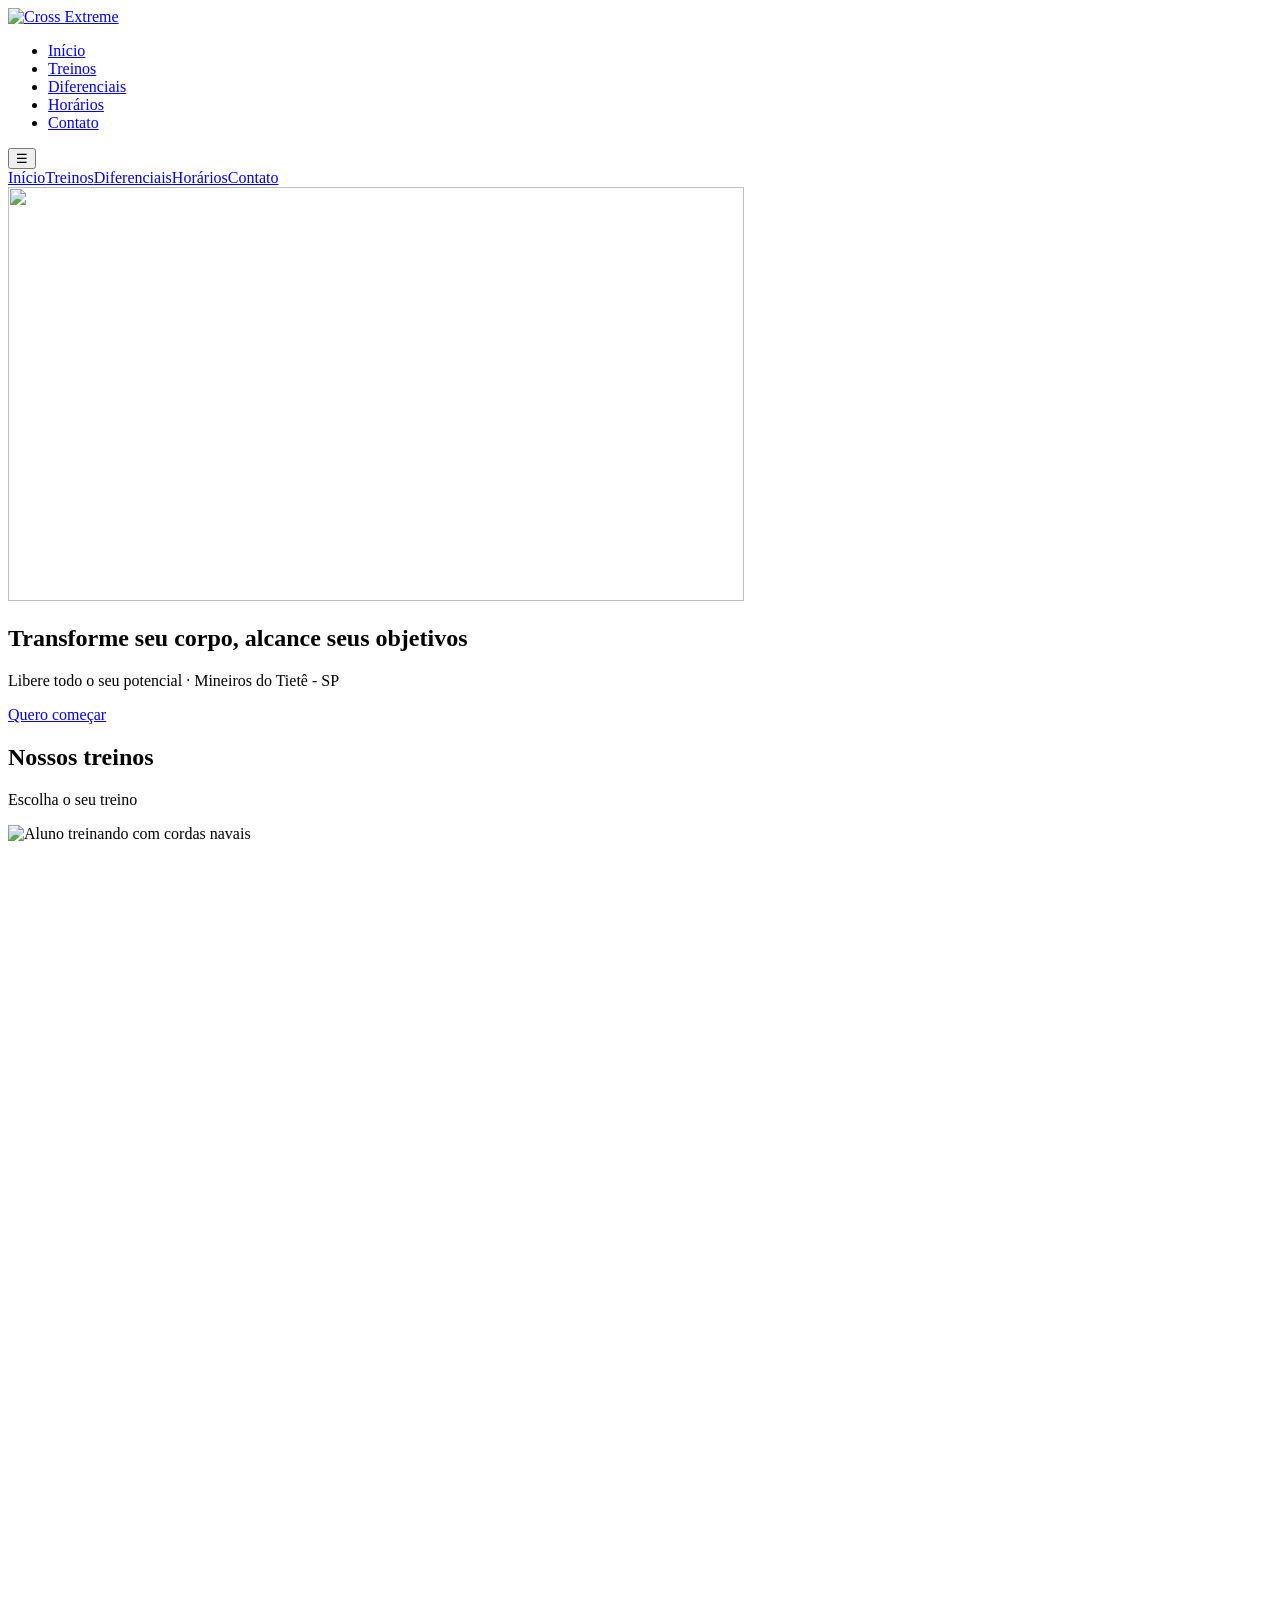
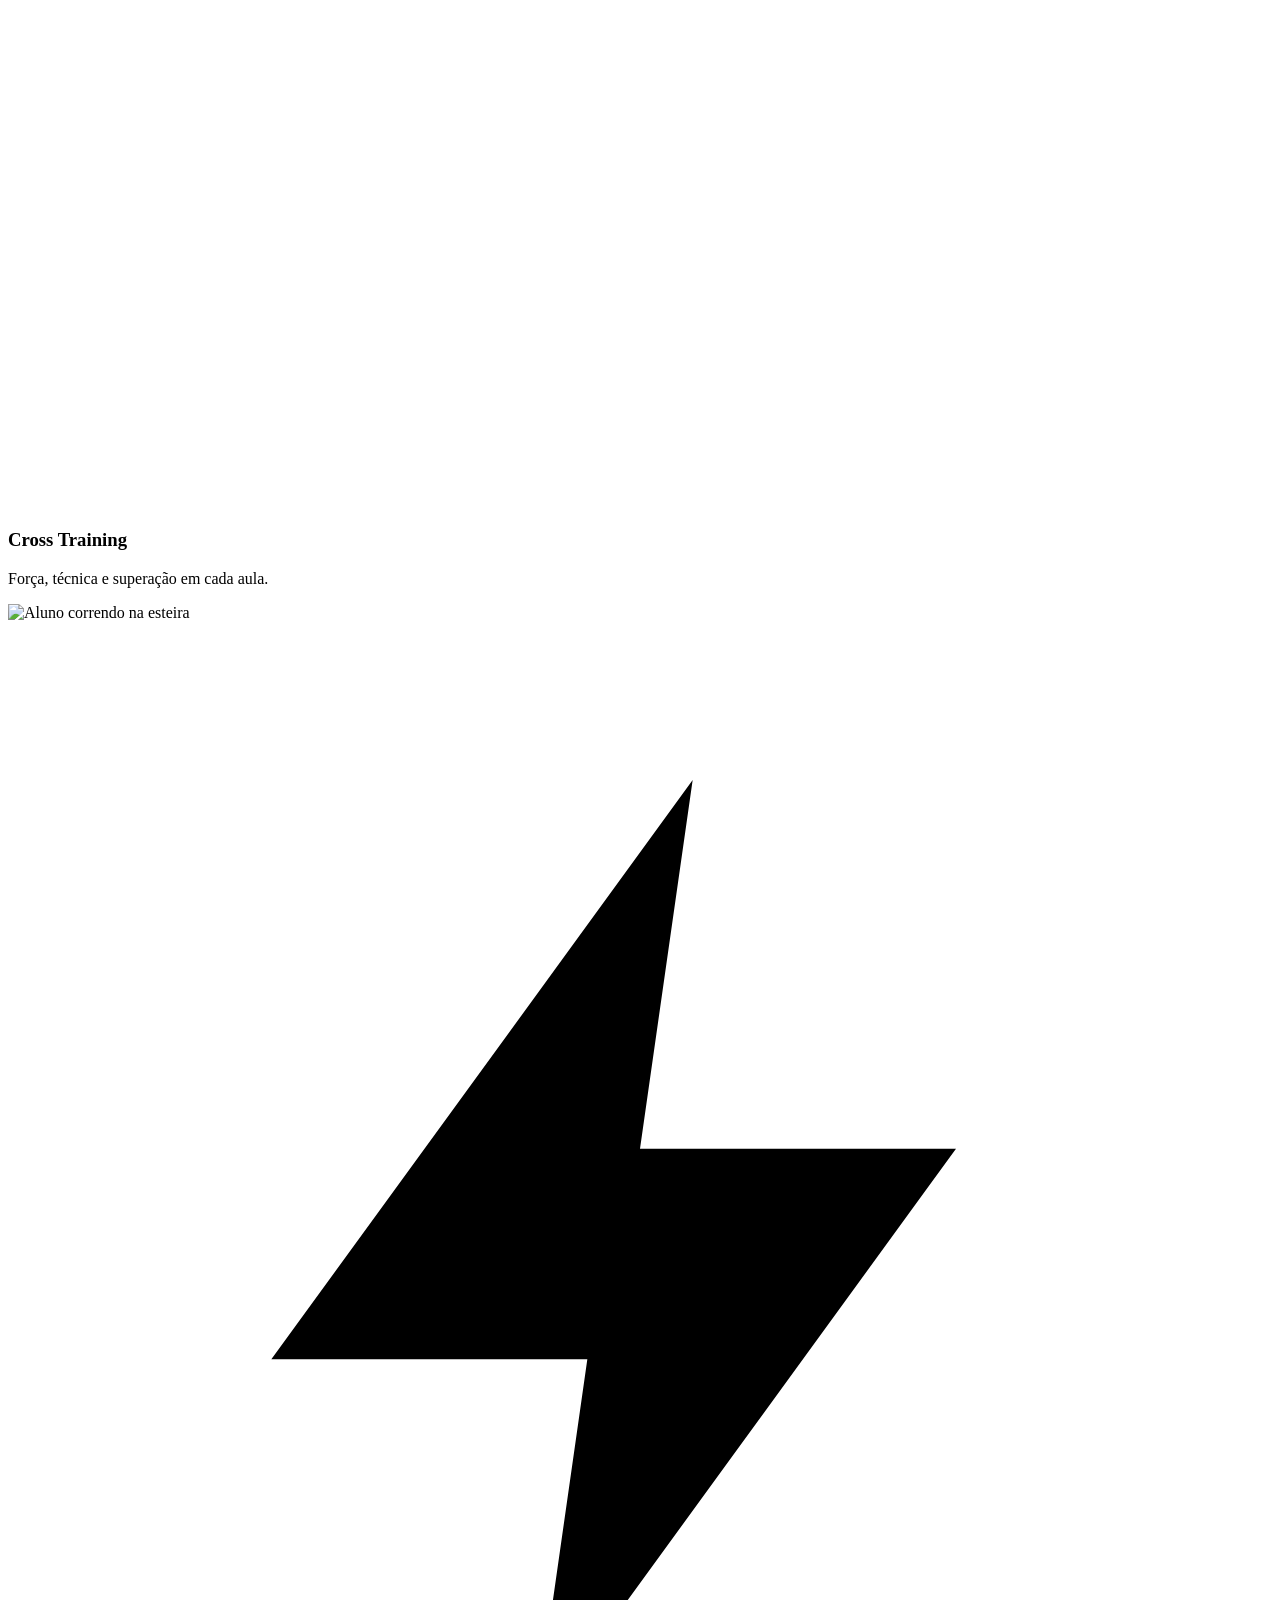
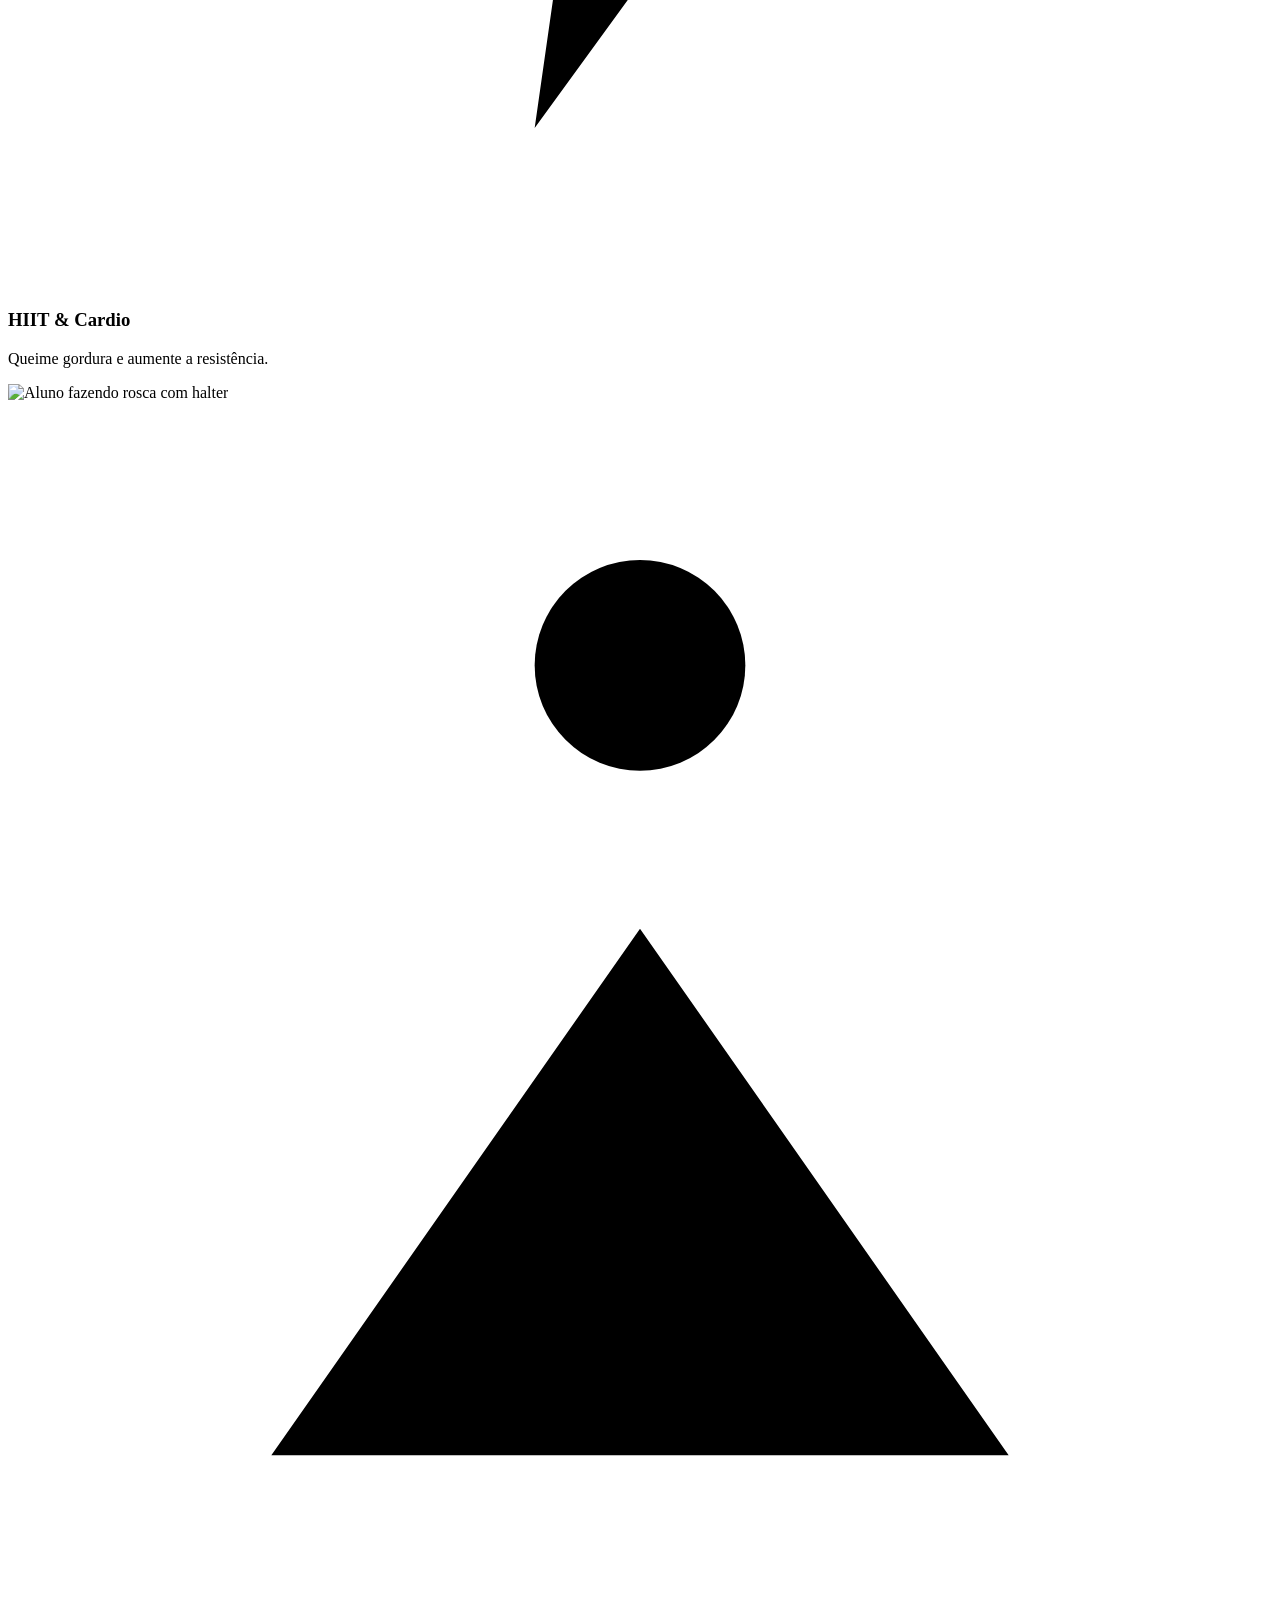
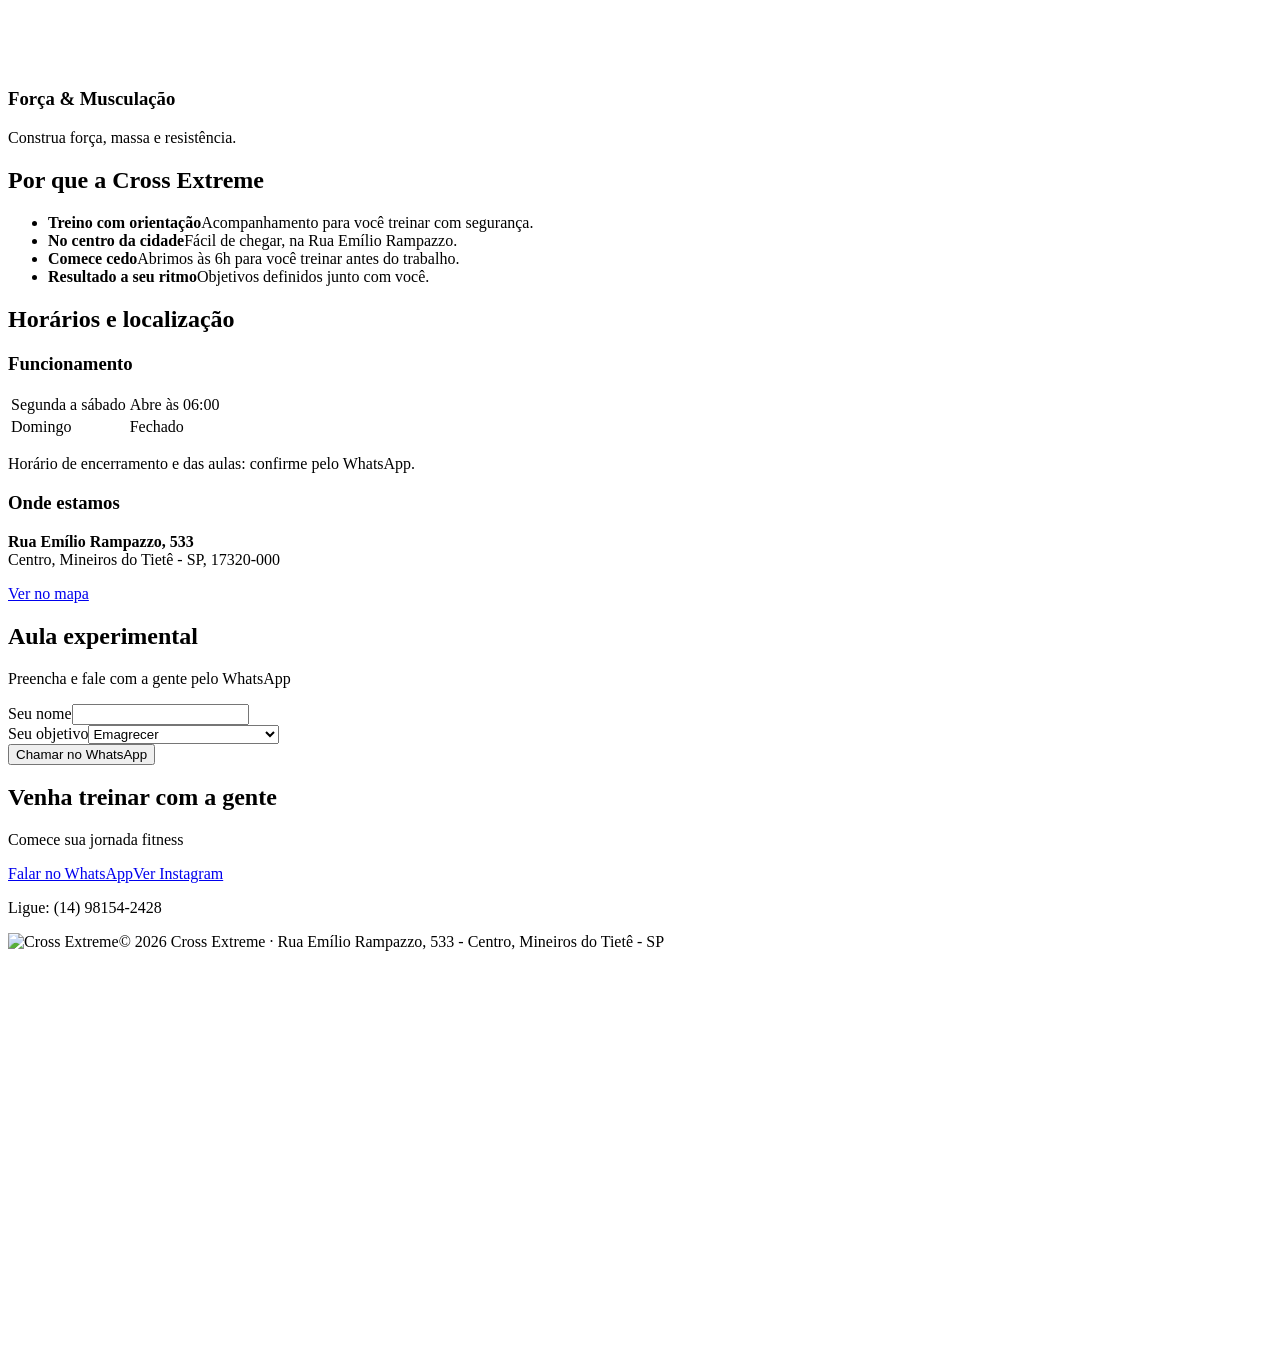
==== index.html @ 223414b5 "Add files via upload" ====
<!DOCTYPE html>
<html lang="pt-BR">
<head>
<meta charset="utf-8">
<meta name="viewport" content="width=device-width, initial-scale=1, viewport-fit=cover">
<title>Cross Extreme — Academia em Mineiros do Tietê</title>
<meta name="description" content="Cross Extreme, academia em Mineiros do Tietê - SP. Treinos de cross, HIIT e força. Agende sua aula experimental.">
<meta http-equiv="Content-Security-Policy" content="default-src 'none'; style-src 'self' https://fonts.googleapis.com; font-src https://fonts.gstatic.com; script-src 'self'; img-src 'self' data:; base-uri 'none'; form-action 'none'">
<link rel="stylesheet" href="https://fonts.googleapis.com/css2?family=Oswald:wght@500;600;700&family=Inter:wght@400;500;600&display=swap">
<link rel="stylesheet" href="css/style.css">
</head>
<body>
<header><div class="wrap">
 <a class="logo" href="#inicio" aria-label="Cross Extreme"><img src="images/logo.png" alt="Cross Extreme" width="96" height="46"></a>
 <nav aria-label="Principal"><ul><li><a href="#inicio">Início</a></li><li><a href="#programas">Treinos</a></li><li><a href="#sobre">Diferenciais</a></li><li><a href="#horarios">Horários</a></li><li><a href="#contato">Contato</a></li></ul></nav>
 <button class="bg" id="bg" aria-label="Abrir menu" aria-expanded="false" aria-controls="dr">☰</button>
</div>
<div class="drawer" id="dr"><a href="#inicio">Início</a><a href="#programas">Treinos</a><a href="#sobre">Diferenciais</a><a href="#horarios">Horários</a><a href="#contato">Contato</a></div></header>

<main>
<section class="hero" id="inicio"><img class="hbg" src="images/hero-barra.jpg" alt="" width="736" height="414"><div class="wrap">
 <h1>Transforme seu corpo, <span>alcance seus objetivos</span></h1>
 <p>Libere todo o seu potencial · Mineiros do Tietê - SP</p>
 <div><a class="btn" href="#contato">Quero começar</a></div>
</div></section>

<section class="sec" id="programas"><div class="wrap">
 <div class="sh"><h2>Nossos <span>treinos</span></h2></div>
 <p class="sub">Escolha o seu treino</p>
 <div class="grid">
  <article class="pc"><div class="im"><img src="images/treino-cross.jpg" alt="Aluno treinando com cordas navais" class="pos-rope" width="560" height="400" loading="lazy"><div class="ic"><svg viewBox="0 0 24 24"><path d="M3 9v6M6 6v12M18 6v12M21 9v6M6 12h12"/></svg></div></div><div class="tx"><h3>Cross Training</h3><p>Força, técnica e superação em cada aula.</p></div></article>
  <article class="pc"><div class="im"><img src="images/treino-hiit.jpg" alt="Aluno correndo na esteira" class="pos-run" width="560" height="400" loading="lazy"><div class="ic"><svg viewBox="0 0 24 24"><path d="M13 3L5 14h6l-1 7 8-11h-6z"/></svg></div></div><div class="tx"><h3>HIIT &amp; Cardio</h3><p>Queime gordura e aumente a resistência.</p></div></article>
  <article class="pc"><div class="im"><img src="images/treino-forca.jpg" alt="Aluno fazendo rosca com halter" class="pos-curl" width="560" height="400" loading="lazy"><div class="ic"><svg viewBox="0 0 24 24"><circle cx="12" cy="5" r="2"/><path d="M5 20l7-10 7 10M8 14h8"/></svg></div></div><div class="tx"><h3>Força &amp; Musculação</h3><p>Construa força, massa e resistência.</p></div></article>
 </div></div></section>

<section class="sec alt-bg" id="sobre"><div class="wrap">
 <div class="sh"><h2>Por que a <span>Cross Extreme</span></h2></div>
 <ul class="why">
  <li><b>Treino com orientação</b><span>Acompanhamento para você treinar com segurança.</span></li>
  <li><b>No centro da cidade</b><span>Fácil de chegar, na Rua Emílio Rampazzo.</span></li>
  <li><b>Comece cedo</b><span>Abrimos às 6h para você treinar antes do trabalho.</span></li>
  <li><b>Resultado a seu ritmo</b><span>Objetivos definidos junto com você.</span></li>
 </ul></div></section>

<section class="sec" id="horarios"><div class="wrap">
 <div class="sh"><h2>Horários e <span>localização</span></h2></div>
 <div class="info">
  <div class="box"><h3>Funcionamento</h3>
   <table class="hrs"><tbody><tr><td>Segunda a sábado</td><td>Abre às 06:00</td></tr><tr><td>Domingo</td><td class="closed">Fechado</td></tr></tbody></table>
   <p class="note">Horário de encerramento e das aulas: confirme pelo WhatsApp.</p></div>
  <div class="box"><h3>Onde estamos</h3>
   <p><b>Rua Emílio Rampazzo, 533</b><br>Centro, Mineiros do Tietê - SP, 17320-000</p>
   <div class="links"><a class="btn alt" href="https://www.google.com/maps/search/?api=1&amp;query=Cross+Extreme+Rua+Em%C3%ADlio+Rampazzo+533+Mineiros+do+Tiet%C3%AA" target="_blank" rel="noopener noreferrer">Ver no mapa</a></div></div>
 </div></div></section>

<section class="sec alt-bg" id="contato"><div class="wrap">
 <div class="sh"><h2>Aula <span>experimental</span></h2></div>
 <p class="sub">Preencha e fale com a gente pelo WhatsApp</p>
 <form class="f" id="fm" novalidate>
  <div><label for="nm">Seu nome</label><input id="nm" name="nome" autocomplete="name" maxlength="60" required aria-describedby="er"></div>
  <div><label for="ob">Seu objetivo</label><select id="ob" name="objetivo"><option>Emagrecer</option><option>Ganhar massa muscular</option><option>Melhorar o condicionamento</option><option>Ainda não sei</option></select></div>
  <button class="btn" type="submit">Chamar no WhatsApp</button>
  <div class="msg" id="er" role="alert"></div>
 </form></div></section>

<section class="sec join"><div class="wrap">
 <h2>Venha treinar com a gente</h2><p>Comece sua jornada fitness</p>
 <div class="btns"><a class="btn" href="https://wa.me/5514981542428" target="_blank" rel="noopener noreferrer">Falar no WhatsApp</a><a class="btn alt" href="https://www.instagram.com/crossextrememt_lp" target="_blank" rel="noopener noreferrer">Ver Instagram</a></div>
 <p class="tel">Ligue: (14) 98154-2428</p>
</div></section>
</main>
<footer><div class="wrap"><img src="images/logo.png" alt="Cross Extreme" width="96" height="46" class="flogo">© 2026 Cross Extreme · Rua Emílio Rampazzo, 533 - Centro, Mineiros do Tietê - SP</div></footer>

<script src="js/main.js" defer></script>
</body>
</html>
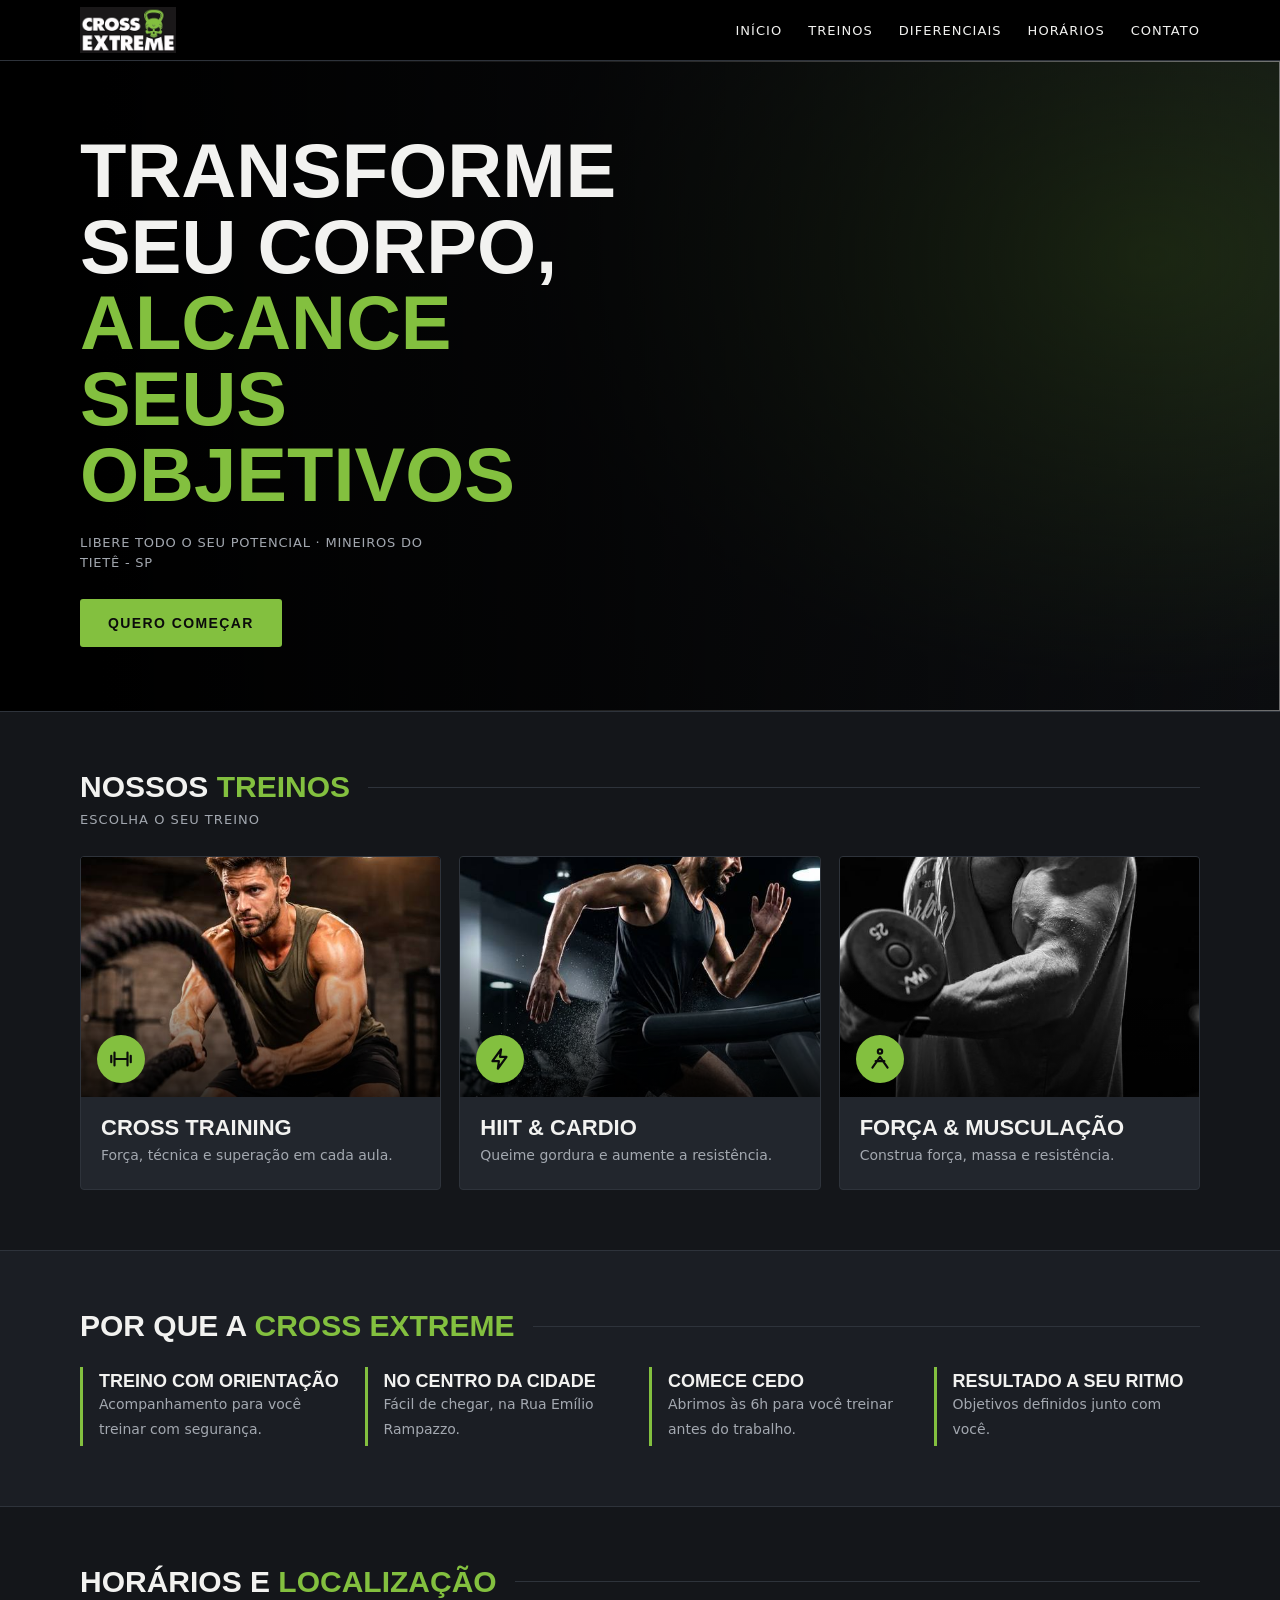
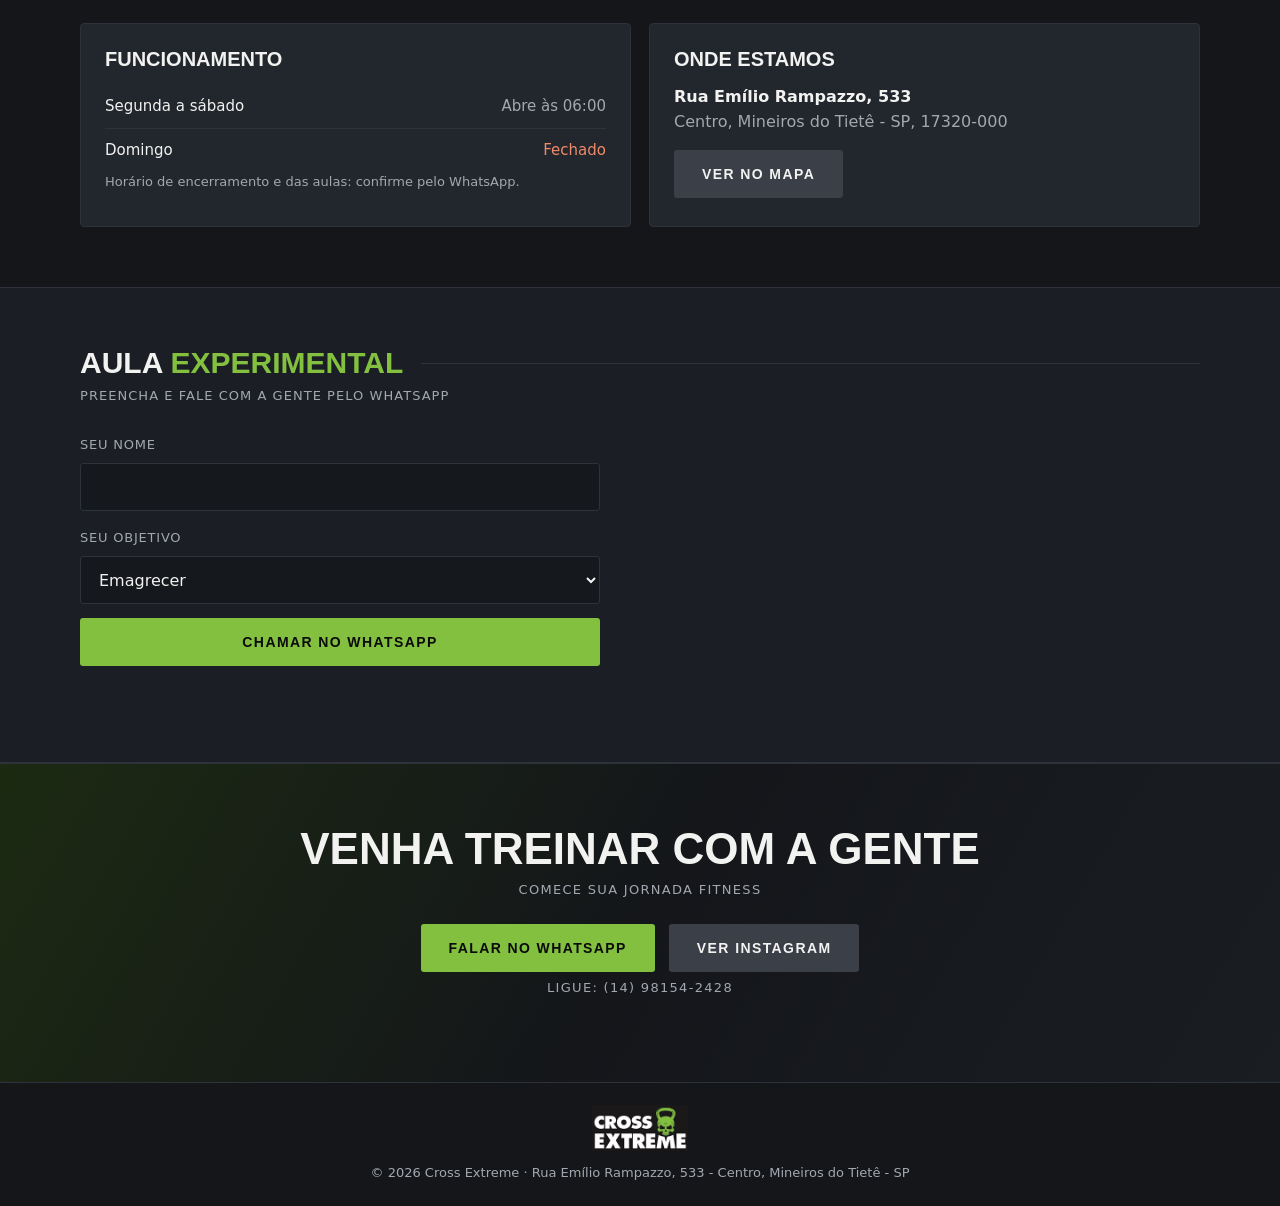
==== commit 12e00197: "Update index.html concertanto" ====
--- a/index.html
+++ b/index.html
@@ -7,11 +7,11 @@
 <meta name="description" content="Cross Extreme, academia em Mineiros do Tietê - SP. Treinos de cross, HIIT e força. Agende sua aula experimental.">
 <meta http-equiv="Content-Security-Policy" content="default-src 'none'; style-src 'self' https://fonts.googleapis.com; font-src https://fonts.gstatic.com; script-src 'self'; img-src 'self' data:; base-uri 'none'; form-action 'none'">
 <link rel="stylesheet" href="https://fonts.googleapis.com/css2?family=Oswald:wght@500;600;700&family=Inter:wght@400;500;600&display=swap">
-<link rel="stylesheet" href="css/style.css">
+<link rel="stylesheet" href="style.css">
 </head>
 <body>
 <header><div class="wrap">
- <a class="logo" href="#inicio" aria-label="Cross Extreme"><img src="images/logo.png" alt="Cross Extreme" width="96" height="46"></a>
+ <a class="logo" href="#inicio" aria-label="Cross Extreme"><img src="logo.png" alt="Cross Extreme" width="96" height="46"></a>
  <nav aria-label="Principal"><ul><li><a href="#inicio">Início</a></li><li><a href="#programas">Treinos</a></li><li><a href="#sobre">Diferenciais</a></li><li><a href="#horarios">Horários</a></li><li><a href="#contato">Contato</a></li></ul></nav>
  <button class="bg" id="bg" aria-label="Abrir menu" aria-expanded="false" aria-controls="dr">☰</button>
 </div>
@@ -28,9 +28,9 @@
  <div class="sh"><h2>Nossos <span>treinos</span></h2></div>
  <p class="sub">Escolha o seu treino</p>
  <div class="grid">
-  <article class="pc"><div class="im"><img src="images/treino-cross.jpg" alt="Aluno treinando com cordas navais" class="pos-rope" width="560" height="400" loading="lazy"><div class="ic"><svg viewBox="0 0 24 24"><path d="M3 9v6M6 6v12M18 6v12M21 9v6M6 12h12"/></svg></div></div><div class="tx"><h3>Cross Training</h3><p>Força, técnica e superação em cada aula.</p></div></article>
-  <article class="pc"><div class="im"><img src="images/treino-hiit.jpg" alt="Aluno correndo na esteira" class="pos-run" width="560" height="400" loading="lazy"><div class="ic"><svg viewBox="0 0 24 24"><path d="M13 3L5 14h6l-1 7 8-11h-6z"/></svg></div></div><div class="tx"><h3>HIIT &amp; Cardio</h3><p>Queime gordura e aumente a resistência.</p></div></article>
-  <article class="pc"><div class="im"><img src="images/treino-forca.jpg" alt="Aluno fazendo rosca com halter" class="pos-curl" width="560" height="400" loading="lazy"><div class="ic"><svg viewBox="0 0 24 24"><circle cx="12" cy="5" r="2"/><path d="M5 20l7-10 7 10M8 14h8"/></svg></div></div><div class="tx"><h3>Força &amp; Musculação</h3><p>Construa força, massa e resistência.</p></div></article>
+  <article class="pc"><div class="im"><img src="treino-cross.jpg" alt="Aluno treinando com cordas navais" class="pos-rope" width="560" height="400" loading="lazy"><div class="ic"><svg viewBox="0 0 24 24"><path d="M3 9v6M6 6v12M18 6v12M21 9v6M6 12h12"/></svg></div></div><div class="tx"><h3>Cross Training</h3><p>Força, técnica e superação em cada aula.</p></div></article>
+  <article class="pc"><div class="im"><img src="treino-hiit.jpg" alt="Aluno correndo na esteira" class="pos-run" width="560" height="400" loading="lazy"><div class="ic"><svg viewBox="0 0 24 24"><path d="M13 3L5 14h6l-1 7 8-11h-6z"/></svg></div></div><div class="tx"><h3>HIIT &amp; Cardio</h3><p>Queime gordura e aumente a resistência.</p></div></article>
+  <article class="pc"><div class="im"><img src="treino-forca.jpg" alt="Aluno fazendo rosca com halter" class="pos-curl" width="560" height="400" loading="lazy"><div class="ic"><svg viewBox="0 0 24 24"><circle cx="12" cy="5" r="2"/><path d="M5 20l7-10 7 10M8 14h8"/></svg></div></div><div class="tx"><h3>Força &amp; Musculação</h3><p>Construa força, massa e resistência.</p></div></article>
  </div></div></section>
 
 <section class="sec alt-bg" id="sobre"><div class="wrap">
@@ -69,7 +69,7 @@
  <p class="tel">Ligue: (14) 98154-2428</p>
 </div></section>
 </main>
-<footer><div class="wrap"><img src="images/logo.png" alt="Cross Extreme" width="96" height="46" class="flogo">© 2026 Cross Extreme · Rua Emílio Rampazzo, 533 - Centro, Mineiros do Tietê - SP</div></footer>
+<footer><div class="wrap"><img src="logo.png" alt="Cross Extreme" width="96" height="46" class="flogo">© 2026 Cross Extreme · Rua Emílio Rampazzo, 533 - Centro, Mineiros do Tietê - SP</div></footer>
 
 <script src="js/main.js" defer></script>
 </body>
--- a/style.css
+++ b/style.css
@@ -0,0 +1,66 @@
+:root{--bg:#14161a;--bg2:#1b1e24;--card:#22262d;--line:#2e333b;--or:#83c03f;--or2:#9bd356;--tx:#f2f2f0;--mu:#a3a8b0;
+--fd:"Oswald","Arial Narrow",Impact,sans-serif;--fb:"Inter",system-ui,-apple-system,"Segoe UI",sans-serif;
+color-scheme:dark;box-sizing:border-box;padding-top:env(safe-area-inset-top,0px);padding-bottom:env(safe-area-inset-bottom,0px)}
+*,*::before,*::after{box-sizing:inherit}
+html{scroll-behavior:smooth;scroll-padding-top:70px}
+body{margin:0;background:var(--bg);color:var(--tx);font:400 16px/1.55 var(--fb);overflow-x:hidden}
+a{color:inherit;text-decoration:none}button,input,select{font:inherit}
+:focus-visible{outline:2px solid var(--or2);outline-offset:3px}
+.wrap{width:min(1120px,100% - 32px);margin-inline:auto}
+header{position:sticky;top:0;z-index:20;background:#000;border-bottom:1px solid var(--line)}
+header .wrap{display:flex;align-items:center;justify-content:space-between;height:60px}
+.logo{display:flex;align-items:center}.logo img{display:block;height:46px;width:auto}
+nav ul{display:none;list-style:none;margin:0;padding:0;gap:26px;font:500 13px var(--fb);text-transform:uppercase;letter-spacing:.08em}
+nav a{padding:20px 0;border-bottom:2px solid transparent}nav a:hover{border-color:var(--or)}
+.bg{background:none;border:1px solid var(--line);color:var(--tx);width:44px;height:44px;border-radius:6px}
+.drawer{display:none;background:var(--bg2);padding:4px 16px 14px}.drawer.open{display:block}
+.drawer a{display:block;padding:14px 0;border-bottom:1px solid var(--line);text-transform:uppercase;font-size:13px;letter-spacing:.08em}
+@media(min-width:860px){nav ul{display:flex}.bg{display:none}}
+.btn{display:inline-flex;align-items:center;justify-content:center;min-height:48px;padding:0 28px;background:var(--or);color:#0b0b0b;border:0;border-radius:3px;font:600 14px var(--fd);letter-spacing:.1em;text-transform:uppercase;cursor:pointer;transition:background .2s}
+.btn:hover{background:var(--or2)}
+.btn.alt{background:#3a3f48;color:var(--tx)}.btn.alt:hover{background:#4a505a}
+.hero{background:radial-gradient(90% 120% at 90% 30%,#26361a 0,transparent 55%),linear-gradient(135deg,#1d2026,#0e1013);border-bottom:1px solid var(--line)}
+.hero .wrap{padding:72px 0 64px;min-height:440px;display:flex;flex-direction:column;justify-content:center}
+h1{font:700 clamp(40px,8vw,76px)/1 var(--fd);text-transform:uppercase;margin:0 0 20px;max-width:12ch}
+h1 span{color:var(--or)}
+.hero p{margin:0 0 26px;color:var(--mu);max-width:44ch;text-transform:uppercase;letter-spacing:.06em;font-size:13px}
+.sec{padding:60px 0}
+.sh{display:flex;align-items:center;gap:18px;margin-bottom:26px}
+.sh h2{font:700 30px/1 var(--fd);text-transform:uppercase;margin:0;white-space:nowrap}.sh h2 span{color:var(--or)}
+.sh::after{content:"";height:1px;background:var(--line);flex:1}
+.sub{margin:-18px 0 26px;color:var(--mu);font-size:13px;text-transform:uppercase;letter-spacing:.08em}
+.grid{display:grid;gap:18px;grid-template-columns:repeat(auto-fit,minmax(260px,1fr))}
+.pc{background:var(--card);border:1px solid var(--line);border-radius:4px;overflow:hidden}
+.pc .im{height:170px;background:linear-gradient(160deg,#2f4524,#1a1c21);display:grid;place-items:center}
+.pc:nth-child(2) .im{background:linear-gradient(160deg,#34502a,#1a1c21)}.pc:nth-child(3) .im{background:linear-gradient(160deg,#2c3d3a,#1a1c21)}
+.ic{width:64px;height:64px;border-radius:50%;background:var(--or);display:grid;place-items:center}
+.ic svg{width:32px;height:32px;fill:none;stroke:#0b0b0b;stroke-width:2;stroke-linecap:round;stroke-linejoin:round}
+.pc div.tx{padding:18px 20px 22px}.pc h3{font:600 22px var(--fd);text-transform:uppercase;margin:0 0 4px}.pc p{margin:0;color:var(--mu);font-size:14px}
+.alt-bg{background:var(--bg2);border-block:1px solid var(--line)}
+.why{list-style:none;padding:0;margin:0;display:grid;gap:18px;grid-template-columns:repeat(auto-fit,minmax(220px,1fr))}
+.why li{border-left:3px solid var(--or);padding:4px 0 4px 16px}.why b{display:block;font:600 18px var(--fd);text-transform:uppercase}.why span{color:var(--mu);font-size:14px}
+.info{display:grid;gap:18px}@media(min-width:860px){.info{grid-template-columns:1fr 1fr}}
+.box{background:var(--card);border:1px solid var(--line);border-radius:4px;padding:24px}
+.box h3{font:600 20px var(--fd);text-transform:uppercase;margin:0 0 14px}
+.hrs{width:100%;border-collapse:collapse;font-size:15px}.hrs td{padding:10px 0;border-bottom:1px solid var(--line)}.hrs td:last-child{text-align:right;color:var(--mu)}
+.hrs tr:last-child td{border:0}.closed{color:#f08a6b!important}
+.box p{margin:0 0 10px;color:var(--mu)}.box p b{color:var(--tx)}
+.links{display:flex;flex-wrap:wrap;gap:10px;margin-top:16px}
+.f{display:grid;gap:14px;max-width:520px}
+label{font-size:13px;text-transform:uppercase;letter-spacing:.06em;color:var(--mu)}
+input,select{width:100%;min-height:48px;margin-top:6px;padding:0 14px;background:#15181d;border:1px solid var(--line);border-radius:3px;color:var(--tx)}
+input[aria-invalid=true]{border-color:#f08a6b}
+.msg{min-height:22px;font-size:14px;color:#f08a6b}
+.join{text-align:center;background:linear-gradient(120deg,#1c2a12,var(--bg) 50%,#1a1d22);border-top:1px solid var(--line)}
+.join h2{font:700 clamp(30px,5vw,44px) var(--fd);text-transform:uppercase;margin:0}.join p{color:var(--mu);margin:6px 0 24px;text-transform:uppercase;letter-spacing:.1em;font-size:13px}
+.join .btns{display:flex;flex-wrap:wrap;gap:14px;justify-content:center}
+footer{padding:22px 0;border-top:1px solid var(--line);font-size:13px;color:var(--mu);text-align:center}
+@media(prefers-reduced-motion:reduce){*{transition:none!important;scroll-behavior:auto!important}}
+.hero{position:relative;overflow:hidden}.hbg{position:absolute;inset:0;width:100%;height:100%;object-fit:cover;object-position:60% 55%;opacity:.7}
+.hero::after{content:"";position:absolute;inset:0;background:linear-gradient(90deg,#000 8%,#000c 45%,#0003 100%)}.hero .wrap{position:relative;z-index:1}
+.pc .im{position:relative;display:block;height:240px;background:#000;overflow:hidden}.pc .im img{width:100%;height:100%;object-fit:cover;display:block}
+.pc .im::after{content:"";position:absolute;inset:0;background:linear-gradient(180deg,transparent 40%,#000c)}
+.pc .ic{position:absolute;left:16px;bottom:14px;width:48px;height:48px;z-index:2}.pc .ic svg{width:26px;height:26px}
+/* posição do corte das fotos */
+.pos-rope{object-position:50% 25%}.pos-run{object-position:50% 30%}.pos-curl{object-position:50% 45%}
+.flogo{display:block;margin:0 auto 12px}.note{margin-top:14px;font-size:13px}.tel{margin:24px 0 0;letter-spacing:.04em}
